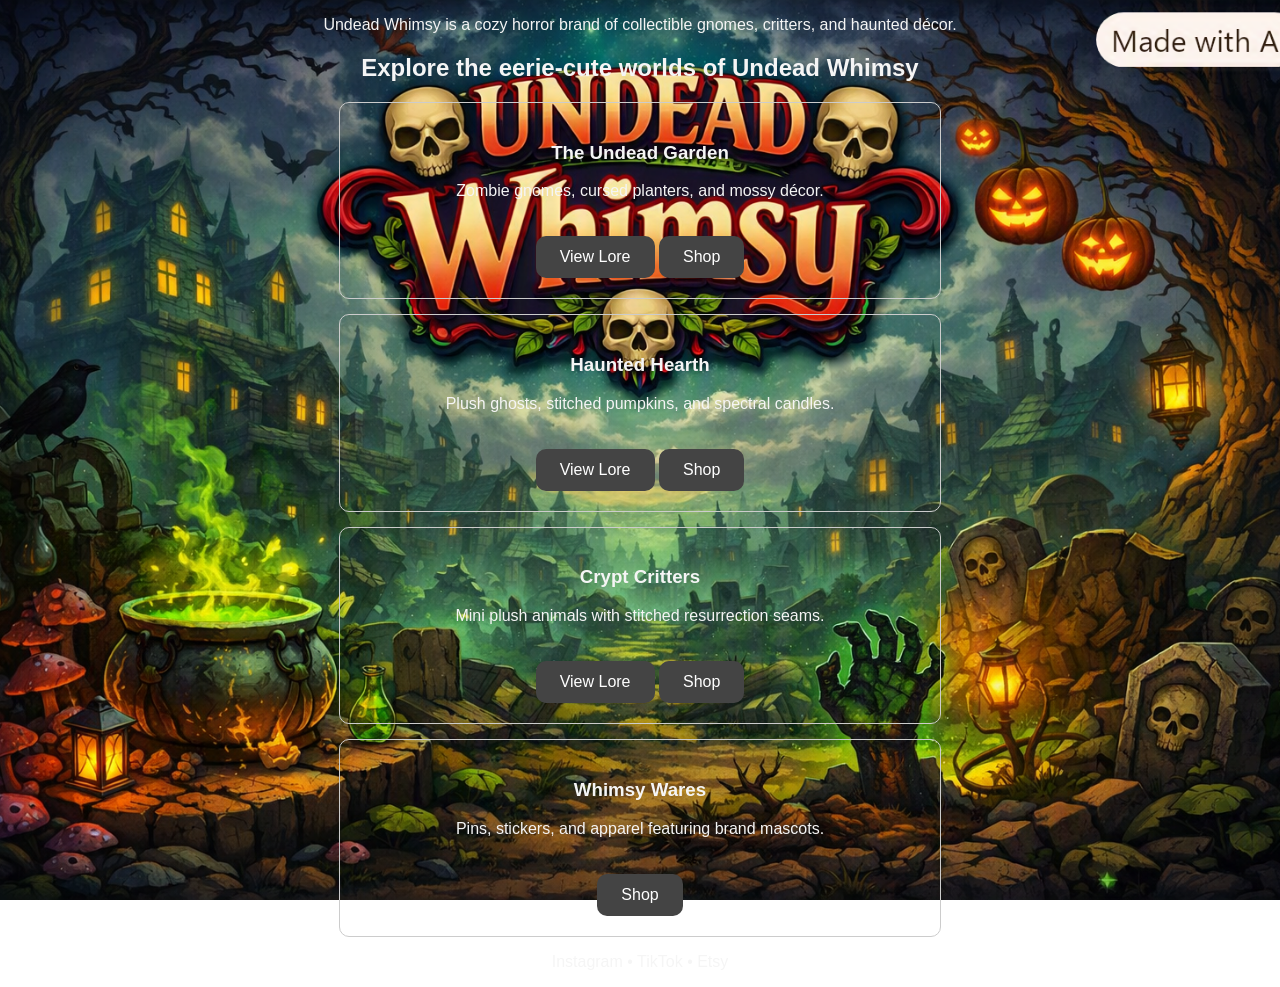
==== index.html @ 221f9cd1 "added crypt critters cauldron cart system" ====
<!DOCTYPE html>
<html lang="en">
<head>
    <meta charset="UTF-8">
    <title>Undead Whimsy – Where Cute Meets Creepy</title>
    <link rel="stylesheet" href="styles.css">
</head>
<body>

<header>
   
  
</header>


<section class="intro">
    <p>Undead Whimsy is a cozy horror brand of collectible gnomes, critters, and haunted décor.</p>
</section>

<section class="collections">
    <h2>Explore the eerie‑cute worlds of Undead Whimsy</h2>

    <div class="collection-card">
    <h3>The Undead Garden</h3>
    <p>Zombie gnomes, cursed planters, and mossy décor.</p>
    <a class="button" href="UGlore.html">View Lore</a>
    <a class="button shop-btn" href="UGshop.html">Shop</a>
</div>


<div class="collection-card">
    <h3>Haunted Hearth</h3>
    <p>Plush ghosts, stitched pumpkins, and spectral candles.</p>
    <a class="button" href="HHlore.html">View Lore</a>
    <a class="button shop-btn" href="HHshop.html">Shop</a>
</div>



<div class="collection-card">
    <h3>Crypt Critters</h3>
    <p>Mini plush animals with stitched resurrection seams.</p>
    <a class="button" href="CClore.html">View Lore</a>
    <a class="button shop-btn" href="CCshop.html">Shop</a>
</div>



<div class="collection-card">
    <h3>Whimsy Wares</h3>
    <p>Pins, stickers, and apparel featuring brand mascots.</p>
    <a class="button shop-btn" href="WWshop.html">Shop</a>
</div>


</section>

<footer>
    <p>Instagram • TikTok • Etsy</p>
</footer>

</body>
</html>
---- styles.css ----
/* Center everything */
body {
    margin: 0;
    padding: 0;
    font-family: Arial, sans-serif;
    text-align: center;
    background-color: #f7f7f7;
}

/* Header */
header h1 {
    margin-top: 20px;
}

/* Navigation buttons */
nav {
    margin: 20px 0;
}

.nav-btn {
    display: inline-block;
    padding: 10px 20px;
    margin: 5px;
    background-color: #333;
    color: white;
    text-decoration: none;
    border-radius: 8px;
    transition: 0.2s;
}

.nav-btn:hover {
    background-color: #555;
}

/* Generic button */
.button {
    display: inline-block;
    padding: 12px 24px;
    background-color: #444;
    color: white;
    text-decoration: none;
    border-radius: 10px;
    margin-top: 20px;
    transition: 0.2s;
}

.button:hover {
    background-color: #666;
}

/* Centered sections */
section {
    max-width: 800px;
    margin: 0 auto;
}

/* Cards */
.collection-card,
.product {
    border: 1px solid #ccc;
    padding: 20px;
    margin: 15px auto;
    width: 70%;
    border-radius: 10px;
    background-green: rgb(255, 255, 255);
}
.logo {
    display: block;
    margin: 0 auto 10px auto;
    width: 240px; /* twice as big */
}

body {
    background: url("background.png") no-repeat center center fixed;
    background-size: cover;
}
body {
    color: whitesmoke;
}
.undead-garden {
    background-image: url("UGbackground.png");
    background-size: cover;
    background-repeat: no-repeat;
    background-position: top center;
}

.crypt-critters {
    background-image: url("CCbackground.png");
    background-size: cover;
    background-repeat: no-repeat;
    background-position: center;
}
.haunted-hearth {
    background-image: url("HHbackground.png");
    background-size: cover;
    background-repeat: no-repeat;
    background-position: center;
}
.whimsical-wares {
    background-image: url("WWbackground.png");
    background-size: cover;
    background-repeat: no-repeat;
    background-position: center;
}
.product {
    width: 300px;      /* or whatever size you want */
    height: 300px;
    overflow: hidden;
}

.product img {
    width: 100%;
    height: 100%;
    object-fit: cover;
}
.product {
    height: 300px;        /* or whatever height you want */
    overflow-y: auto;     /* enables vertical scrolling */
    padding: 10px;
    border: 1px solid #444;
    border-radius: 8px;
}
.cauldron-page {
  background-image: url("CauldronBackground.png");
  background-size: cover;
  background-position: center;
  color: #f5e6d0;
  font-family: 'Cinzel', serif;
}

.cart {
  max-width: 800px;
  margin: 60px auto;
  background: rgba(0, 0, 0, 0.6);
  padding: 20px;
  border-radius: 12px;
  box-shadow: 0 0 20px rgba(255, 140, 0, 0.3);
}

.cart-item {
  display: flex;
  gap: 15px;
  margin-bottom: 20px;
  border-bottom: 1px solid rgba(255, 140, 0, 0.3);
  padding-bottom: 10px;
}

.cart-item img {
  width: 100px;
  height: 100px;
  object-fit: cover;
  border-radius: 8px;
}

.remove-btn, .checkout-btn {
  background-color: #ff8c00;
  color: #000;
  border: none;
  padding: 8px 12px;
  border-radius: 6px;
  cursor: pointer;
  font-weight: bold;
  transition: background-color 0.3s ease;
}

.remove-btn:hover, .checkout-btn:hover {
  background-color: #ffa733;
}
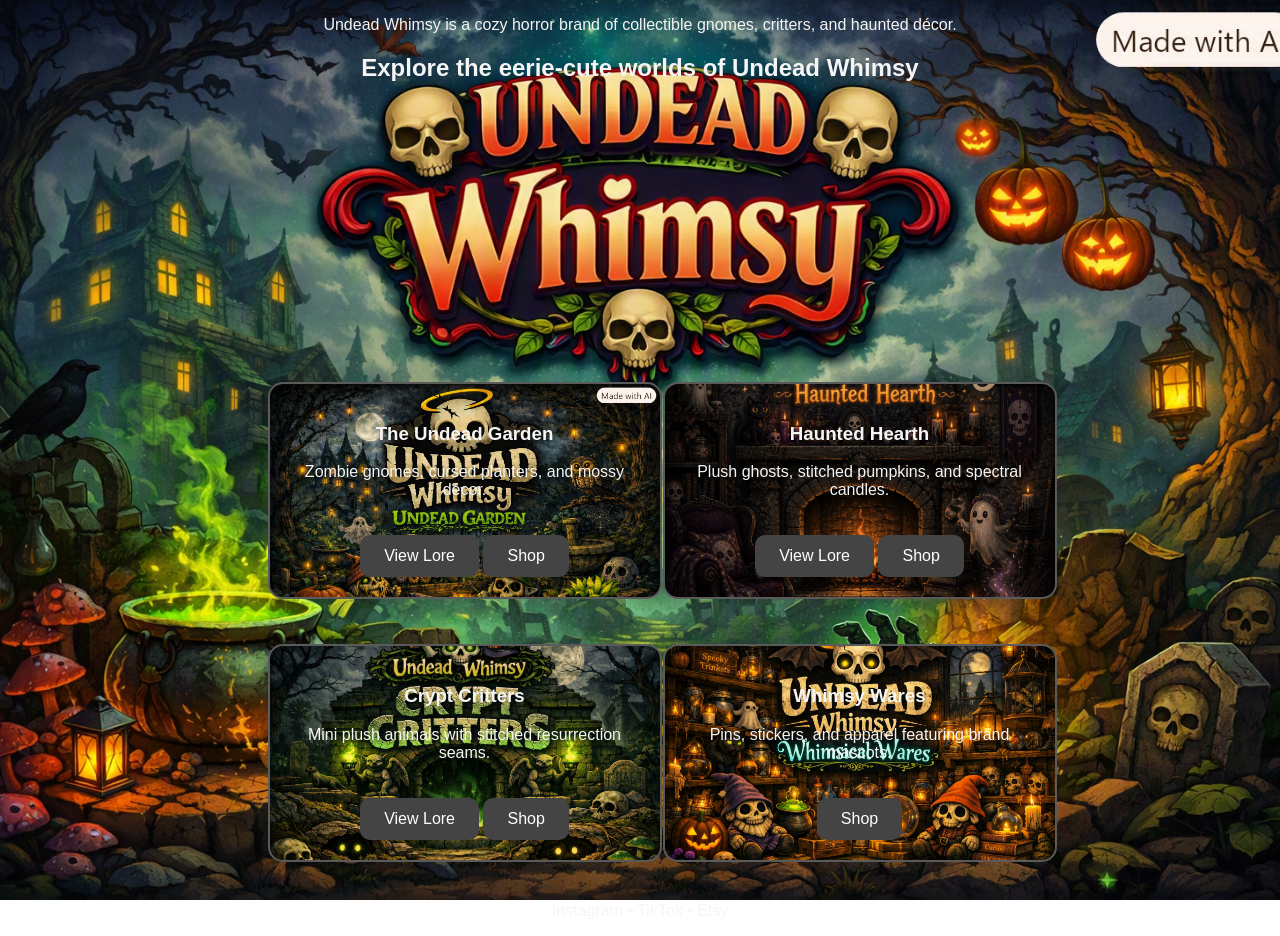
==== commit 6e196e2b: "Backend" ====
--- a/index.html
+++ b/index.html
@@ -20,39 +20,36 @@
 <section class="collections">
     <h2>Explore the eerie‑cute worlds of Undead Whimsy</h2>
 
-    <div class="collection-card">
-    <h3>The Undead Garden</h3>
-    <p>Zombie gnomes, cursed planters, and mossy décor.</p>
-    <a class="button" href="UGlore.html">View Lore</a>
-    <a class="button shop-btn" href="UGshop.html">Shop</a>
-</div>
+    <div class="shop-container">
 
+        <div class="collection-card undead-garden">
+            <h3>The Undead Garden</h3>
+            <p>Zombie gnomes, cursed planters, and mossy décor.</p>
+            <a class="button" href="UGlore.html">View Lore</a>
+            <a class="button shop-btn" href="UGshop.html">Shop</a>
+        </div>
 
-<div class="collection-card">
-    <h3>Haunted Hearth</h3>
-    <p>Plush ghosts, stitched pumpkins, and spectral candles.</p>
-    <a class="button" href="HHlore.html">View Lore</a>
-    <a class="button shop-btn" href="HHshop.html">Shop</a>
-</div>
+        <div class="collection-card haunted-hearth">
+            <h3>Haunted Hearth</h3>
+            <p>Plush ghosts, stitched pumpkins, and spectral candles.</p>
+            <a class="button" href="HHlore.html">View Lore</a>
+            <a class="button shop-btn" href="HHshop.html">Shop</a>
+        </div>
 
+        <div class="collection-card crypt-critters">
+            <h3>Crypt Critters</h3>
+            <p>Mini plush animals with stitched resurrection seams.</p>
+            <a class="button" href="CClore.html">View Lore</a>
+            <a class="button shop-btn" href="CCshop.html">Shop</a>
+        </div>
 
+        <div class="collection-card whimsical-wares">
+            <h3>Whimsy Wares</h3>
+            <p>Pins, stickers, and apparel featuring brand mascots.</p>
+            <a class="button shop-btn" href="WWshop.html">Shop</a>
+        </div>
 
-<div class="collection-card">
-    <h3>Crypt Critters</h3>
-    <p>Mini plush animals with stitched resurrection seams.</p>
-    <a class="button" href="CClore.html">View Lore</a>
-    <a class="button shop-btn" href="CCshop.html">Shop</a>
-</div>
-
-
-
-<div class="collection-card">
-    <h3>Whimsy Wares</h3>
-    <p>Pins, stickers, and apparel featuring brand mascots.</p>
-    <a class="button shop-btn" href="WWshop.html">Shop</a>
-</div>
-
-
+    </div>
 </section>
 
 <footer>
--- a/styles.css
+++ b/styles.css
@@ -9,9 +9,9 @@
 
 /* Header */
 header h1 {
-    margin-top: 20px;
-}
-
+    margin-top: 20x;
+    margin-bottom: 100px;
+}
 /* Navigation buttons */
 nav {
     margin: 20px 0;
@@ -50,19 +50,53 @@
 
 /* Centered sections */
 section {
-    max-width: 800px;
+    max-width: 1400px;
     margin: 0 auto;
 }
 
 /* Cards */
 .collection-card,
 .product {
-    border: 1px solid #ccc;
+    background: rgba(20, 20, 20, 0.85);
+    border: 2px solid #5a5a5a;
+    border-radius: 15px;
     padding: 20px;
-    margin: 15px auto;
-    width: 70%;
-    border-radius: 10px;
-    background-green: rgb(255, 255, 255);
+    text-align: center;
+
+    width: auto;
+    height: auto;
+
+    transition: all 0.3s ease;
+}
+.collection-card {
+    max-width: 350px;
+    width: 100%;
+    margin: 0 auto;
+}
+
+
+.product:hover {
+    transform: translateY(-5px);
+    border-color: #7cc66c;
+    box-shadow: 0 0 15px rgba(124, 198, 108, 0.4);
+}
+
+.product h3 {
+    color: #9fe870;
+    margin-top: 0;
+}
+
+.product p {
+    color: #ddd;
+    line-height: 1.5;
+}
+
+.product span {
+    display: block;
+    margin-top: 15px;
+    font-size: 1.2rem;
+    font-weight: bold;
+    color: #ffd166;
 }
 .logo {
     display: block;
@@ -102,24 +136,15 @@
     background-repeat: no-repeat;
     background-position: center;
 }
-.product {
-    width: 300px;      /* or whatever size you want */
-    height: 300px;
-    overflow: hidden;
-}
+
 
 .product img {
     width: 100%;
-    height: 100%;
+    height: 200px;
     object-fit: cover;
-}
-.product {
-    height: 300px;        /* or whatever height you want */
-    overflow-y: auto;     /* enables vertical scrolling */
-    padding: 10px;
-    border: 1px solid #444;
-    border-radius: 8px;
-}
+    display: block;
+}
+
 .cauldron-page {
   background-image: url("CauldronBackground.png");
   background-size: cover;
@@ -127,7 +152,21 @@
   color: #f5e6d0;
   font-family: 'Cinzel', serif;
 }
-
+.Conjuration-page {
+  background-image: url("conjurationBack.png");
+  background-size: cover;
+  background-position: center;
+  color: #f5e6d0;
+  font-family: 'Cinzel', serif;
+}
+#orderedItems {
+    display: grid;
+    grid-template-columns: repeat(auto-fit, minmax(250px, 300px));
+    gap: 30px;
+    justify-content: center;
+    max-width: 1200px;
+    margin: 30px auto;
+}
 .cart {
   max-width: 800px;
   margin: 60px auto;
@@ -166,3 +205,122 @@
 .remove-btn:hover, .checkout-btn:hover {
   background-color: #ffa733;
 }
+.apothecary-shop {
+    background-image: url("AllShopBack.png");
+    background-size: cover;
+    background-repeat: no-repeat;
+    background-position: center;
+}
+.shop-container {
+    display: grid;
+    grid-template-columns: repeat(2, 350px);
+    justify-content: center;
+    gap: 45px; /* increased spacing between cards */
+    margin-top: 300px; /* space above the cards */
+    margin-bottom: 40px; /* space below the cards */
+}
+.character-image {
+    cursor: pointer;
+    transition: transform 0.3s ease;
+}
+
+.character-image:hover {
+    transform: scale(1.05);
+}
+
+.modal {
+    display: none;
+    position: fixed;
+    z-index: 1000;
+    left: 0;
+    top: 0;
+    width: 100%;
+    height: 100%;
+    background-color: rgba(0, 0, 0, 0.9);
+}
+
+.modal-content {
+    display: block;
+    margin: auto;
+    max-width: 90%;
+    max-height: 90%;
+    margin-top: 20px;
+}
+
+.close {
+    position: absolute;
+    top: 15px;
+    right: 35px;
+    color: white;
+    font-size: 40px;
+    font-weight: bold;
+    cursor: pointer;
+}
+
+.close:hover {
+    color: #ccc;
+}
+.grand-total {
+    width: 350px;
+    margin: 30px auto;
+    padding: 20px;
+    text-align: center;
+
+    background: rgba(20, 20, 20, 0.85);
+    border: 2px solid #ffd166;
+    border-radius: 15px;
+
+    color: #ffd166;
+    font-size: 2rem;
+    font-weight: bold;
+}
+button[type="submit"] {
+    background: linear-gradient(#ffd166, #d4a017);
+    color: #2b1b00;
+    border: 2px solid #8b5a2b;
+    border-radius: 12px;
+    padding: 14px 30px;
+    font-size: 1.2rem;
+    font-weight: bold;
+    cursor: pointer;
+    transition: all 0.3s ease;
+    box-shadow: 0 0 15px rgba(255, 209, 102, 0.4);
+}
+
+button[type="submit"]:hover {
+    transform: translateY(-3px);
+    background: linear-gradient(#ffe08a, #ffd166);
+    box-shadow: 0 0 25px rgba(255, 209, 102, 0.7);
+}
+.magic-choice {
+    background: rgba(20, 20, 20, 0.85);
+    border: 2px solid #5a5a5a;
+    border-radius: 15px;
+    color: #ffd166;
+
+    padding: 20px 35px;
+    min-width: 260px;
+
+    font-size: 1.2rem;
+    font-weight: bold;
+
+    cursor: pointer;
+    transition: all 0.3s ease;
+}
+
+.magic-choice:hover {
+    transform: translateY(-5px);
+    border-color: #9fe870;
+    box-shadow: 0 0 20px rgba(159, 232, 112, 0.5);
+}
+.admin-order {
+    margin-bottom: 40px;
+    padding: 20px;
+    border: 2px solid #6a8759;
+    border-radius: 15px;
+    background: rgba(0,0,0,.5);
+}
+
+.admin-order h2 {
+    margin-bottom: 15px;
+}
